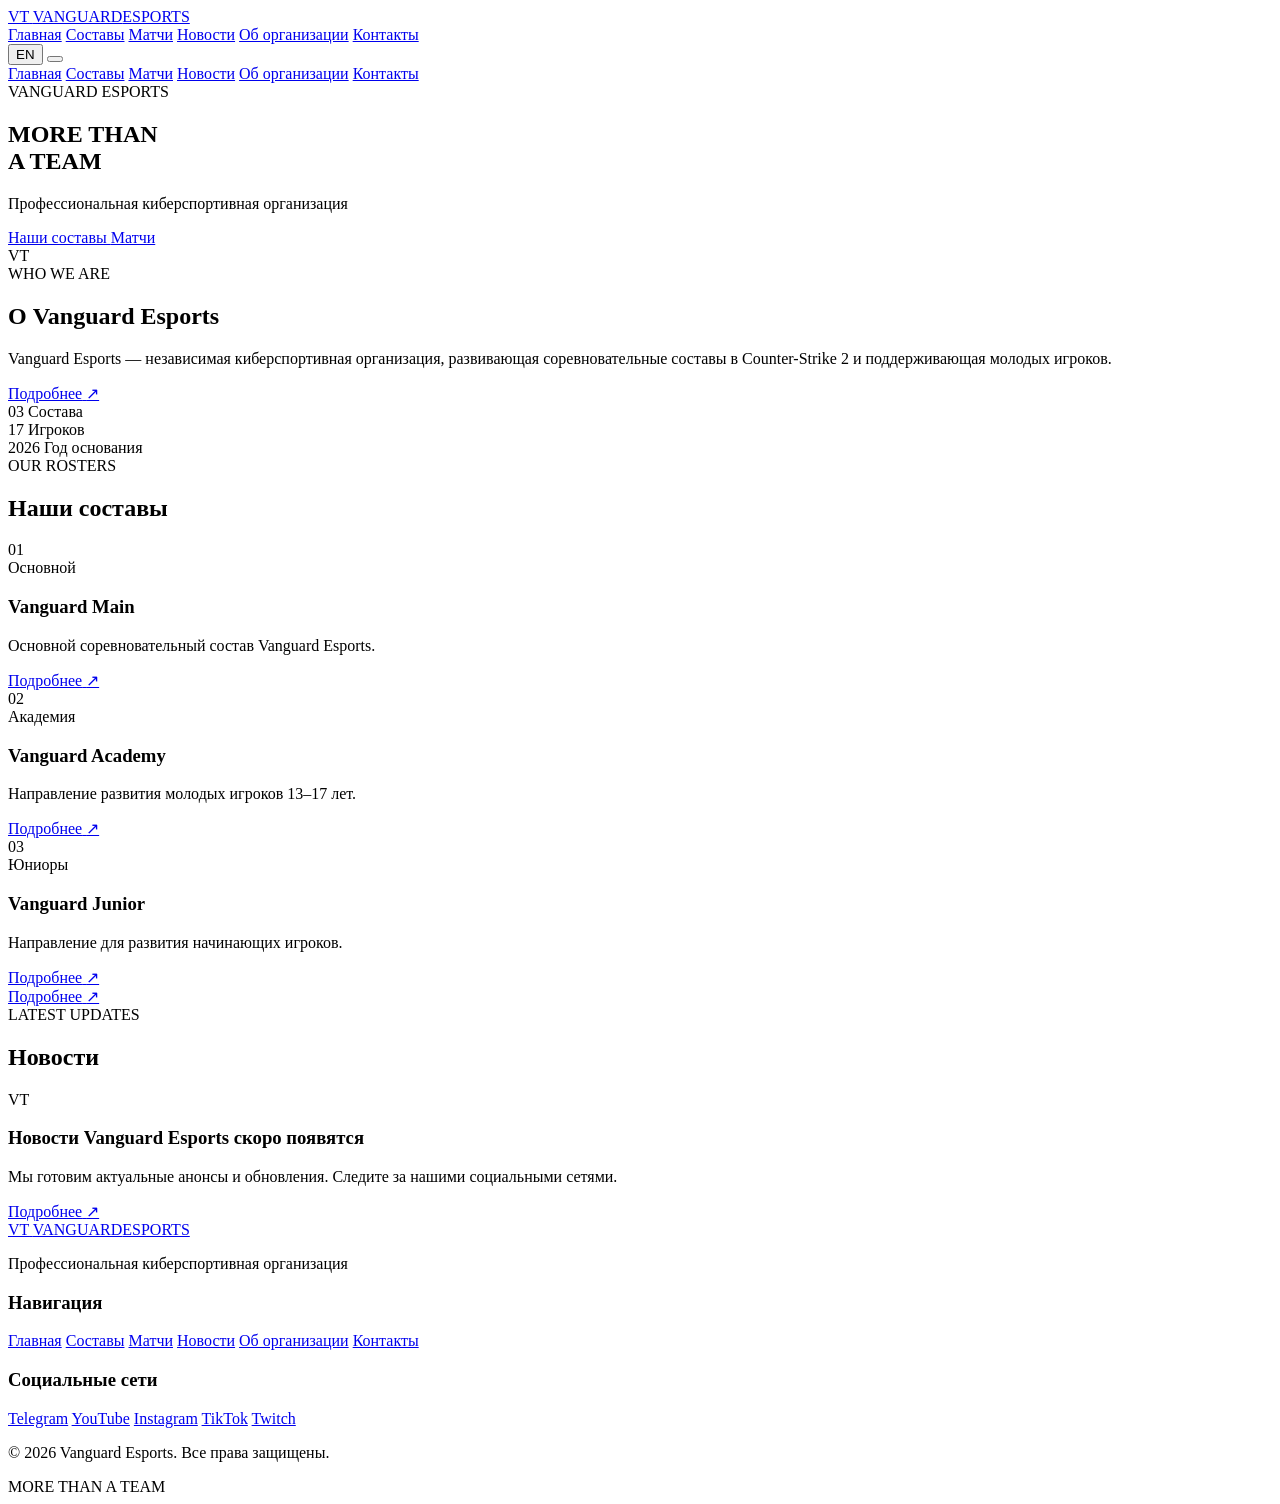
==== index.html @ 484dd4b7 "Create index.html" ====
<!DOCTYPE html>
<html lang="ru">
<head>
    <meta charset="UTF-8">
    <meta name="viewport" content="width=device-width, initial-scale=1.0">
    <meta name="theme-color" content="#080808">

    <title>Vanguard Esports — More Than A Team</title>
    <meta name="description" content="Vanguard Esports — независимая киберспортивная организация по Counter-Strike 2. Main, Academy и Junior.">

    <meta property="og:type" content="website">
    <meta property="og:title" content="Vanguard Esports — More Than A Team">
    <meta property="og:description" content="Официальный сайт Vanguard Esports. Составы, матчи, новости и контакты.">
    <meta property="og:site_name" content="Vanguard Esports">

    <link rel="icon" href="assets/logos/favicon.png" type="image/png">
    <link rel="stylesheet" href="css/styles.css">

    <meta name="robots" content="index, follow">
</head>

<body>

<header class="header">
    <div class="container header-container">

        <a href="index.html" class="logo" aria-label="Vanguard Esports — главная">
            <span class="logo-mark">VT</span>
            <span class="logo-text">VANGUARD<span>ESPORTS</span></span>
        </a>

        <nav class="nav" aria-label="Основная навигация">
            <a href="index.html" class="nav-link active" data-i18n="nav.home">Главная</a>
            <a href="teams.html" class="nav-link" data-i18n="nav.teams">Составы</a>
            <a href="matches.html" class="nav-link" data-i18n="nav.matches">Матчи</a>
            <a href="news.html" class="nav-link" data-i18n="nav.news">Новости</a>
            <a href="about.html" class="nav-link" data-i18n="nav.about">Об организации</a>
            <a href="contacts.html" class="nav-link" data-i18n="nav.contacts">Контакты</a>
        </nav>

        <div class="header-actions">
            <button class="lang-switch" id="langSwitch" type="button" aria-label="Switch language">EN</button>

            <button
                class="mobile-menu-toggle"
                id="mobileMenuToggle"
                type="button"
                aria-label="Открыть меню"
                aria-expanded="false"
                aria-controls="mobileMenu">
                <span></span>
                <span></span>
                <span></span>
            </button>
        </div>
    </div>

    <nav class="mobile-menu" id="mobileMenu" aria-label="Мобильная навигация" aria-hidden="true">
        <a href="index.html" class="mobile-nav-link active" data-i18n="nav.home">Главная</a>
        <a href="teams.html" class="mobile-nav-link" data-i18n="nav.teams">Составы</a>
        <a href="matches.html" class="mobile-nav-link" data-i18n="nav.matches">Матчи</a>
        <a href="news.html" class="mobile-nav-link" data-i18n="nav.news">Новости</a>
        <a href="about.html" class="mobile-nav-link" data-i18n="nav.about">Об организации</a>
        <a href="contacts.html" class="mobile-nav-link" data-i18n="nav.contacts">Контакты</a>
    </nav>
</header>

<main>

    <section class="hero">
        <div class="hero-overlay"></div>

        <div class="container hero-container">
            <div class="hero-content">

                <span class="hero-label">VANGUARD ESPORTS</span>

                <h1 class="hero-title">MORE THAN<br>A TEAM</h1>

                <p class="hero-subtitle" data-i18n="hero.subtitle">
                    Профессиональная киберспортивная организация
                </p>

                <div class="hero-actions">
                    <a href="teams.html" class="btn btn-primary" data-i18n="hero.cta1">
                        Наши составы
                    </a>

                    <a href="matches.html" class="btn btn-outline" data-i18n="hero.cta2">
                        Матчи
                    </a>
                </div>

            </div>

            <div class="hero-decoration" aria-hidden="true">
                <span>VT</span>
            </div>
        </div>
    </section>

    <section class="about-preview section">
        <div class="container">

            <div class="section-heading">
                <span class="section-label">WHO WE ARE</span>
                <h2 class="section-title" data-i18n="about.title">О Vanguard Esports</h2>
            </div>

            <div class="about-content">
                <p class="about-text" data-i18n="about.text">
                    Vanguard Esports — независимая киберспортивная организация,
                    развивающая соревновательные составы в Counter-Strike 2
                    и поддерживающая молодых игроков.
                </p>

                <a href="about.html" class="text-link">
                    <span data-i18n="teams.more">Подробнее</span>
                    <span aria-hidden="true">↗</span>
                </a>
            </div>

            <div class="stats-grid">
                <div class="stat-item">
                    <span class="stat-number">03</span>
                    <span class="stat-label" data-i18n="about.stats.teams">Состава</span>
                </div>

                <div class="stat-item">
                    <span class="stat-number">17</span>
                    <span class="stat-label" data-i18n="about.stats.players">Игроков</span>
                </div>

                <div class="stat-item">
                    <span class="stat-number">2026</span>
                    <span class="stat-label" data-i18n="about.stats.year">Год основания</span>
                </div>
            </div>

        </div>
    </section>

    <section class="teams-preview section">
        <div class="container">

            <div class="section-heading">
                <span class="section-label">OUR ROSTERS</span>
                <h2 class="section-title" data-i18n="teams.title">Наши составы</h2>
            </div>

            <div class="team-grid">

                <article class="team-card">
                    <div class="team-card-number">01</div>
                    <span class="team-card-label" data-i18n="teams.main.badge">Основной</span>
                    <h3 data-i18n="teams.main.name">Vanguard Main</h3>
                    <p>Основной соревновательный состав Vanguard Esports.</p>
                    <a href="teams.html#main" class="btn btn-outline">
                        <span data-i18n="teams.more">Подробнее</span>
                        <span aria-hidden="true">↗</span>
                    </a>
                </article>

                <article class="team-card">
                    <div class="team-card-number">02</div>
                    <span class="team-card-label" data-i18n="teams.academy.badge">Академия</span>
                    <h3 data-i18n="teams.academy.name">Vanguard Academy</h3>
                    <p>Направление развития молодых игроков 13–17 лет.</p>
                    <a href="teams.html#academy" class="btn btn-outline">
                        <span data-i18n="teams.more">Подробнее</span>
                        <span aria-hidden="true">↗</span>
                    </a>
                </article>

                <article class="team-card">
                    <div class="team-card-number">03</div>
                    <span class="team-card-label" data-i18n="teams.junior.badge">Юниоры</span>
                    <h3 data-i18n="teams.junior.name">Vanguard Junior</h3>
                    <p>Направление для развития начинающих игроков.</p>
                    <a href="teams.html#junior" class="btn btn-outline">
                        <span data-i18n="teams.more">Подробнее</span>
                        <span aria-hidden="true">↗</span>
                    </a>
                </article>

            </div>

            <div class="section-footer">
                <a href="teams.html" class="text-link">
                    <span data-i18n="teams.more">Подробнее</span>
                    <span aria-hidden="true">↗</span>
                </a>
            </div>

        </div>
    </section>

    <section class="news-preview section">
        <div class="container">

            <div class="section-heading">
                <span class="section-label">LATEST UPDATES</span>
                <h2 class="section-title" data-i18n="news.title">Новости</h2>
            </div>

            <div class="empty-state">
                <span class="empty-state-mark">VT</span>
                <h3 data-i18n="news.empty.title">Новости Vanguard Esports скоро появятся</h3>
                <p data-i18n="news.empty.text">
                    Мы готовим актуальные анонсы и обновления.
                    Следите за нашими социальными сетями.
                </p>
                <a href="news.html" class="text-link">
                    <span data-i18n="teams.more">Подробнее</span>
                    <span aria-hidden="true">↗</span>
                </a>
            </div>

        </div>
    </section>

</main>

<footer class="footer">
    <div class="container">

        <div class="footer-main">

            <div class="footer-brand">
                <a href="index.html" class="logo">
                    <span class="logo-mark">VT</span>
                    <span class="logo-text">VANGUARD<span>ESPORTS</span></span>
                </a>

                <p data-i18n="footer.description">
                    Профессиональная киберспортивная организация
                </p>
            </div>

            <div class="footer-column">
                <h3 data-i18n="footer.navigation">Навигация</h3>
                <a href="index.html" data-i18n="nav.home">Главная</a>
                <a href="teams.html" data-i18n="nav.teams">Составы</a>
                <a href="matches.html" data-i18n="nav.matches">Матчи</a>
                <a href="news.html" data-i18n="nav.news">Новости</a>
                <a href="about.html" data-i18n="nav.about">Об организации</a>
                <a href="contacts.html" data-i18n="nav.contacts">Контакты</a>
            </div>

            <div class="footer-column">
                <h3 data-i18n="footer.social">Социальные сети</h3>
                <a href="https://t.me/vanguard_esportsVT" target="_blank" rel="noopener noreferrer">Telegram</a>
                <a href="https://www.youtube.com/@VanguardEsports" target="_blank" rel="noopener noreferrer">YouTube</a>
                <a href="https://www.instagram.com/vanguard_esportsvt/" target="_blank" rel="noopener noreferrer">Instagram</a>
                <a href="https://www.tiktok.com/@vanguard_esports" target="_blank" rel="noopener noreferrer">TikTok</a>
                <a href="https://www.twitch.tv/vanguard_esports" target="_blank" rel="noopener noreferrer">Twitch</a>
            </div>

        </div>

        <div class="footer-bottom">
            <p data-i18n="footer.rights">© 2026 Vanguard Esports. Все права защищены.</p>
            <span>MORE THAN A TEAM</span>
        </div>

    </div>
</footer>

<script src="js/main.js" defer></script>

</body>
</html>
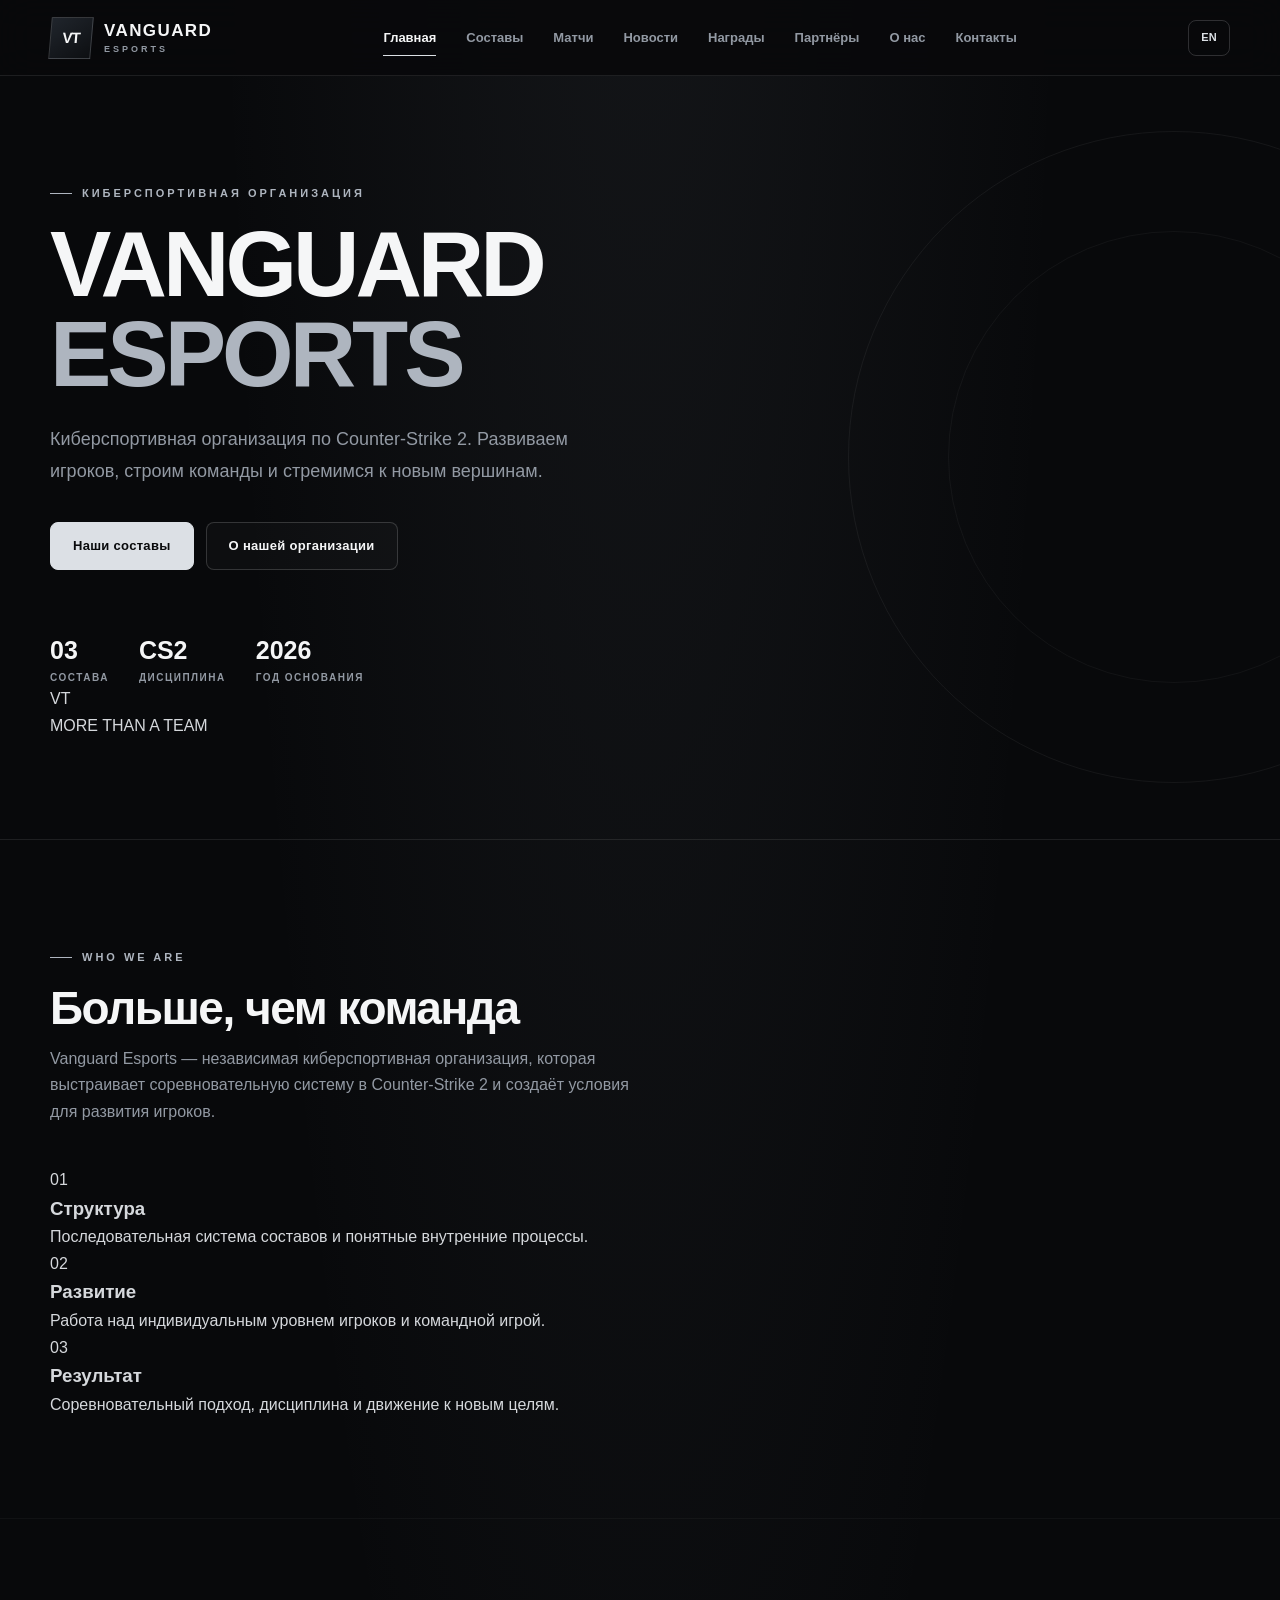
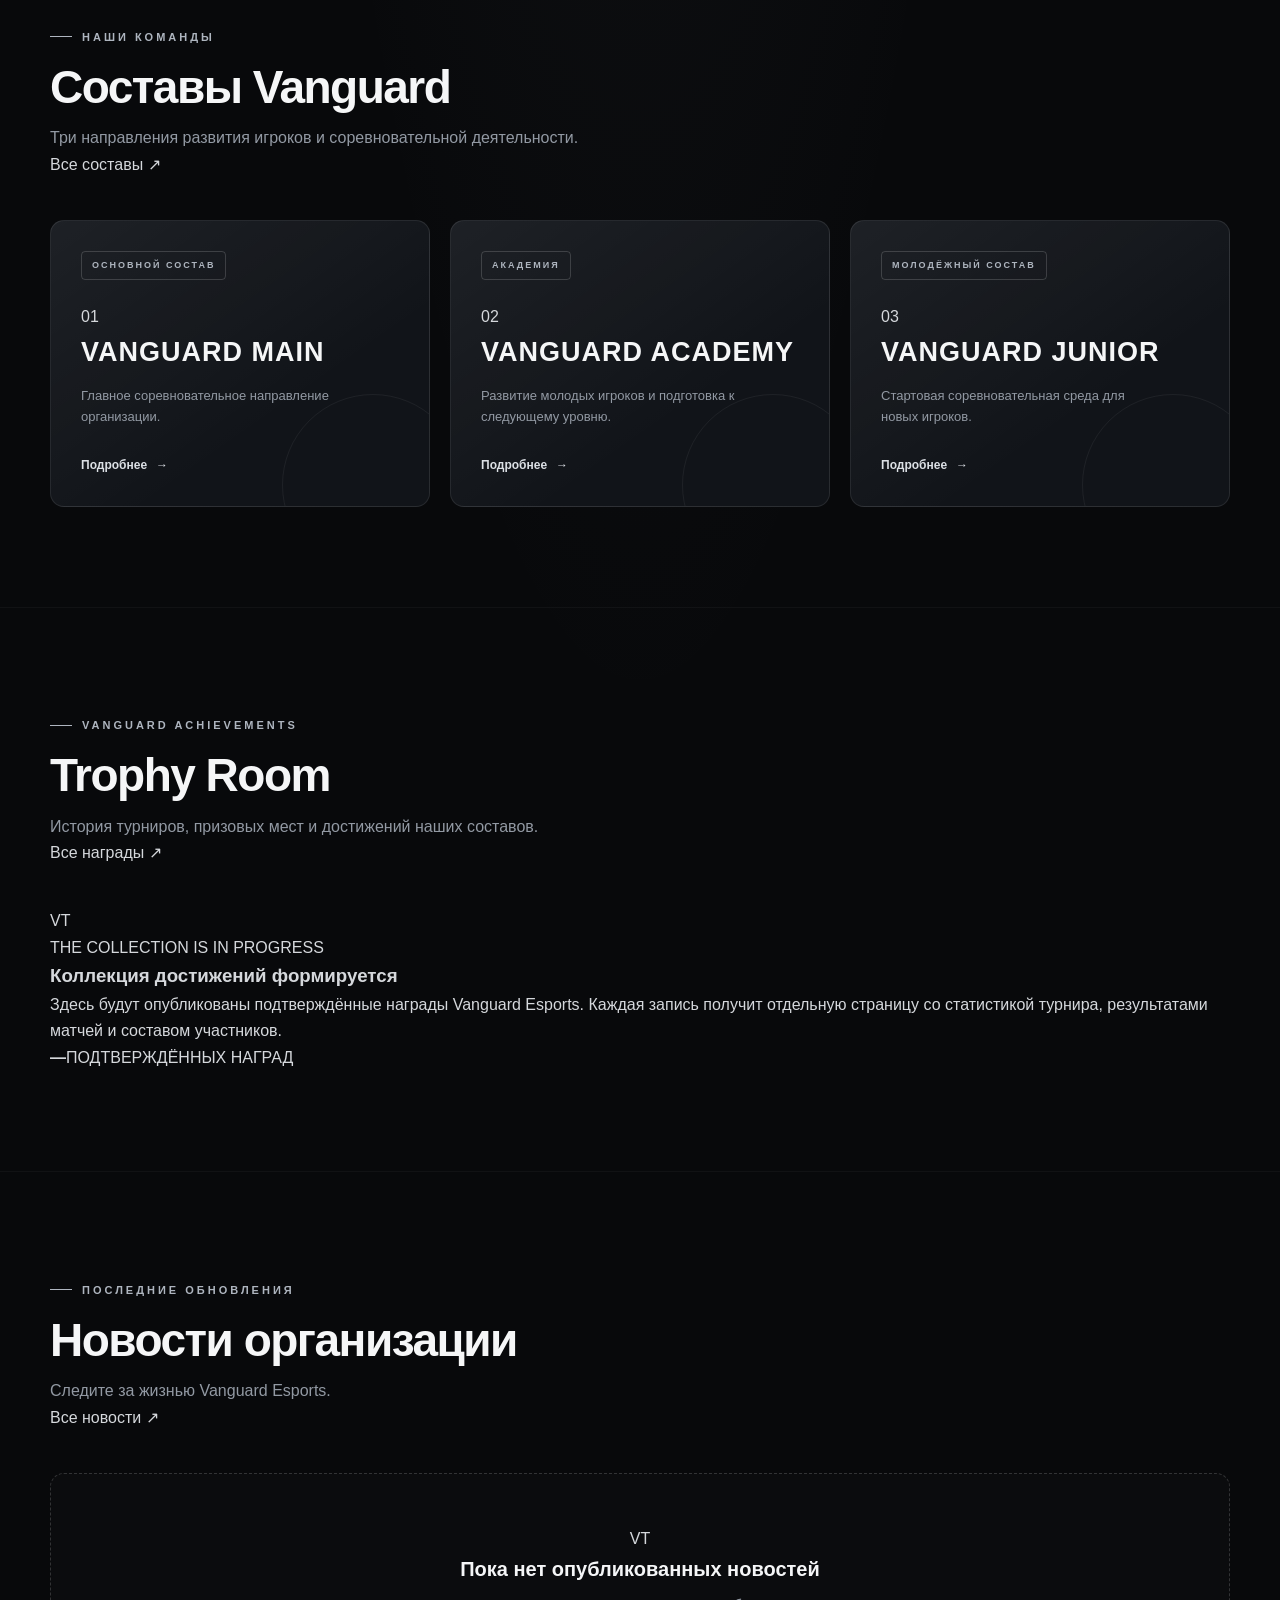
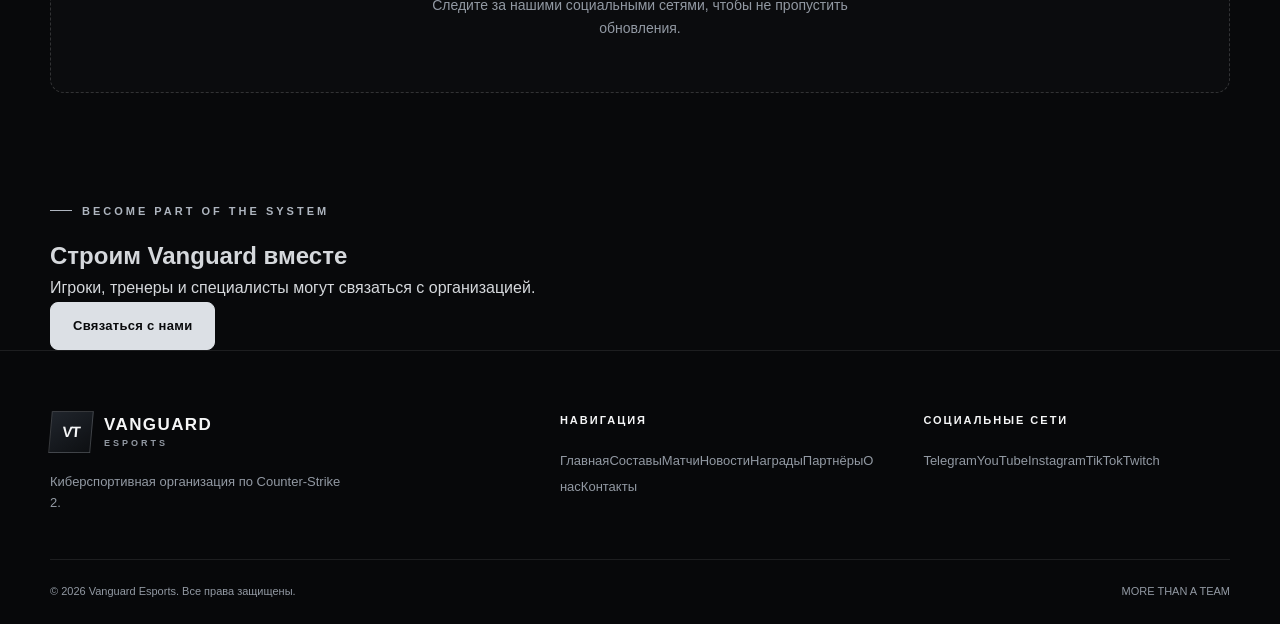
==== commit 1dfa4e9b: "Add files via upload" ====
--- a/index.html
+++ b/index.html
@@ -1,273 +1,156 @@
-
 <!DOCTYPE html>
 <html lang="ru">
 <head>
     <meta charset="UTF-8">
     <meta name="viewport" content="width=device-width, initial-scale=1.0">
-    <meta name="theme-color" content="#080808">
+    <meta name="theme-color" content="#08090b">
 
     <title>Vanguard Esports — More Than A Team</title>
-    <meta name="description" content="Vanguard Esports — независимая киберспортивная организация по Counter-Strike 2. Main, Academy и Junior.">
+    <meta name="description" content="Официальный сайт Vanguard Esports — независимой киберспортивной организации по Counter-Strike 2. Составы, матчи, новости и достижения.">
+    <link rel="canonical" href="https://vanguardesportsvt.netlify.app/">
 
     <meta property="og:type" content="website">
     <meta property="og:title" content="Vanguard Esports — More Than A Team">
-    <meta property="og:description" content="Официальный сайт Vanguard Esports. Составы, матчи, новости и контакты.">
+    <meta property="og:description" content="Официальный сайт Vanguard Esports. Составы, матчи, новости и достижения.">
     <meta property="og:site_name" content="Vanguard Esports">
 
-    <link rel="icon" href="assets/logos/favicon.png" type="image/png">
+    <link rel="icon" href="assets/logos/favicon.svg" type="image/svg+xml">
     <link rel="stylesheet" href="css/styles.css">
-
     <meta name="robots" content="index, follow">
 </head>
-
 <body>
+<a class="skip-link" href="#main-content" data-i18n="common.skip">Перейти к содержимому</a>
 
 <header class="header">
-    <div class="container header-container">
-
+    <div class="container header-inner">
         <a href="index.html" class="logo" aria-label="Vanguard Esports — главная">
             <span class="logo-mark">VT</span>
-            <span class="logo-text">VANGUARD<span>ESPORTS</span></span>
+            <span class="logo-text">VANGUARD<small>ESPORTS</small></span>
         </a>
 
         <nav class="nav" aria-label="Основная навигация">
-            <a href="index.html" class="nav-link active" data-i18n="nav.home">Главная</a>
-            <a href="teams.html" class="nav-link" data-i18n="nav.teams">Составы</a>
-            <a href="matches.html" class="nav-link" data-i18n="nav.matches">Матчи</a>
-            <a href="news.html" class="nav-link" data-i18n="nav.news">Новости</a>
-            <a href="about.html" class="nav-link" data-i18n="nav.about">Об организации</a>
-            <a href="contacts.html" class="nav-link" data-i18n="nav.contacts">Контакты</a>
+            <a href="index.html" class="active" data-i18n="nav.home" aria-current="page">Главная</a>
+            <a href="teams.html" data-i18n="nav.teams">Составы</a>
+            <a href="matches.html" data-i18n="nav.matches">Матчи</a>
+            <a href="news.html" data-i18n="nav.news">Новости</a>
+            <a href="awards.html" data-i18n="nav.awards">Награды</a>
+            <a href="partners.html" data-i18n="nav.partners">Партнёры</a>
+            <a href="about.html" data-i18n="nav.about">О нас</a>
+            <a href="contacts.html" data-i18n="nav.contacts">Контакты</a>
         </nav>
 
         <div class="header-actions">
-            <button class="lang-switch" id="langSwitch" type="button" aria-label="Switch language">EN</button>
-
-            <button
-                class="mobile-menu-toggle"
-                id="mobileMenuToggle"
-                type="button"
-                aria-label="Открыть меню"
-                aria-expanded="false"
-                aria-controls="mobileMenu">
-                <span></span>
-                <span></span>
-                <span></span>
+            <button class="lang-switch" id="langSwitch" type="button" aria-label="Switch to English">EN</button>
+            <button class="mobile-menu-toggle" id="mobileMenuToggle" type="button" aria-label="Открыть меню" aria-expanded="false" aria-controls="mobileMenu">
+                <span></span><span></span><span></span>
             </button>
         </div>
     </div>
 
     <nav class="mobile-menu" id="mobileMenu" aria-label="Мобильная навигация" aria-hidden="true">
-        <a href="index.html" class="mobile-nav-link active" data-i18n="nav.home">Главная</a>
-        <a href="teams.html" class="mobile-nav-link" data-i18n="nav.teams">Составы</a>
-        <a href="matches.html" class="mobile-nav-link" data-i18n="nav.matches">Матчи</a>
-        <a href="news.html" class="mobile-nav-link" data-i18n="nav.news">Новости</a>
-        <a href="about.html" class="mobile-nav-link" data-i18n="nav.about">Об организации</a>
-        <a href="contacts.html" class="mobile-nav-link" data-i18n="nav.contacts">Контакты</a>
+        <a href="index.html" class="active" data-i18n="nav.home" aria-current="page">Главная</a>
+        <a href="teams.html" data-i18n="nav.teams">Составы</a>
+        <a href="matches.html" data-i18n="nav.matches">Матчи</a>
+        <a href="news.html" data-i18n="nav.news">Новости</a>
+        <a href="awards.html" data-i18n="nav.awards">Награды</a>
+        <a href="partners.html" data-i18n="nav.partners">Партнёры</a>
+        <a href="about.html" data-i18n="nav.about">О нас</a>
+        <a href="contacts.html" data-i18n="nav.contacts">Контакты</a>
     </nav>
 </header>
 
-<main>
-
-    <section class="hero">
-        <div class="hero-overlay"></div>
-
-        <div class="container hero-container">
+<main id="main-content">
+    <section class="hero home-hero">
+        <div class="container home-hero-grid">
             <div class="hero-content">
-
-                <span class="hero-label">VANGUARD ESPORTS</span>
-
-                <h1 class="hero-title">MORE THAN<br>A TEAM</h1>
-
-                <p class="hero-subtitle" data-i18n="hero.subtitle">
-                    Профессиональная киберспортивная организация
-                </p>
-
+                <span class="eyebrow" data-i18n="hero.label">КИБЕРСПОРТИВНАЯ ОРГАНИЗАЦИЯ</span>
+                <h1>VANGUARD <span>ESPORTS</span></h1>
+                <p class="hero-description" data-i18n="hero.description">Киберспортивная организация по Counter-Strike 2. Развиваем игроков, строим команды и стремимся к новым вершинам.</p>
                 <div class="hero-actions">
-                    <a href="teams.html" class="btn btn-primary" data-i18n="hero.cta1">
-                        Наши составы
-                    </a>
-
-                    <a href="matches.html" class="btn btn-outline" data-i18n="hero.cta2">
-                        Матчи
-                    </a>
+                    <a href="teams.html" class="btn btn-primary" data-i18n="hero.cta">Наши составы</a>
+                    <a href="about.html" class="btn btn-secondary" data-i18n="hero.secondary">Об организации</a>
                 </div>
-
+                <div class="hero-meta" aria-label="Краткая информация об организации">
+                    <div class="hero-meta-item"><strong>03</strong><span data-i18n="hero.teams">НАПРАВЛЕНИЯ</span></div>
+                    <div class="hero-meta-item"><strong>CS2</strong><span data-i18n="hero.discipline">ДИСЦИПЛИНА</span></div>
+                    <div class="hero-meta-item"><strong>2026</strong><span data-i18n="hero.since">ГОД ОСНОВАНИЯ</span></div>
+                </div>
             </div>
-
-            <div class="hero-decoration" aria-hidden="true">
-                <span>VT</span>
+            <div class="home-hero-mark" aria-hidden="true">
+                <div class="home-hero-mark-frame"><span>VT</span></div>
+                <span class="home-hero-mark-caption">MORE THAN A TEAM</span>
             </div>
         </div>
     </section>
 
-    <section class="about-preview section">
+    <section class="section home-intro">
         <div class="container">
-
             <div class="section-heading">
-                <span class="section-label">WHO WE ARE</span>
-                <h2 class="section-title" data-i18n="about.title">О Vanguard Esports</h2>
+                <span class="section-label" data-i18n="home.intro.label">WHO WE ARE</span>
+                <h2 data-i18n="home.intro.title">Больше, чем команда</h2>
+                <p data-i18n="home.intro.text">Vanguard Esports — независимая киберспортивная организация, которая выстраивает соревновательную систему в Counter-Strike 2 и создаёт условия для развития игроков.</p>
             </div>
-
-            <div class="about-content">
-                <p class="about-text" data-i18n="about.text">
-                    Vanguard Esports — независимая киберспортивная организация,
-                    развивающая соревновательные составы в Counter-Strike 2
-                    и поддерживающая молодых игроков.
-                </p>
-
-                <a href="about.html" class="text-link">
-                    <span data-i18n="teams.more">Подробнее</span>
-                    <span aria-hidden="true">↗</span>
-                </a>
+            <div class="home-principles">
+                <article class="home-principle"><span>01</span><h3 data-i18n="home.principle.one.title">Структура</h3><p data-i18n="home.principle.one.text">Последовательная система составов и понятные внутренние процессы.</p></article>
+                <article class="home-principle"><span>02</span><h3 data-i18n="home.principle.two.title">Развитие</h3><p data-i18n="home.principle.two.text">Работа над индивидуальным уровнем игроков и командной игрой.</p></article>
+                <article class="home-principle"><span>03</span><h3 data-i18n="home.principle.three.title">Результат</h3><p data-i18n="home.principle.three.text">Соревновательный подход, дисциплина и движение к новым целям.</p></article>
             </div>
-
-            <div class="stats-grid">
-                <div class="stat-item">
-                    <span class="stat-number">03</span>
-                    <span class="stat-label" data-i18n="about.stats.teams">Состава</span>
-                </div>
-
-                <div class="stat-item">
-                    <span class="stat-number">17</span>
-                    <span class="stat-label" data-i18n="about.stats.players">Игроков</span>
-                </div>
-
-                <div class="stat-item">
-                    <span class="stat-number">2026</span>
-                    <span class="stat-label" data-i18n="about.stats.year">Год основания</span>
-                </div>
-            </div>
-
         </div>
     </section>
 
-    <section class="teams-preview section">
+    <section class="section home-rosters">
         <div class="container">
-
-            <div class="section-heading">
-                <span class="section-label">OUR ROSTERS</span>
-                <h2 class="section-title" data-i18n="teams.title">Наши составы</h2>
+            <div class="section-heading section-heading-row">
+                <div><span class="section-label" data-i18n="home.teams.label">OUR TEAMS</span><h2 data-i18n="home.teams.title">Составы Vanguard</h2><p data-i18n="home.teams.description">Три направления развития игроков и соревновательной деятельности.</p></div>
+                <a href="teams.html" class="text-link" data-i18n="teams.all">Все составы <span aria-hidden="true">↗</span></a>
             </div>
-
             <div class="team-grid">
-
-                <article class="team-card">
-                    <div class="team-card-number">01</div>
-                    <span class="team-card-label" data-i18n="teams.main.badge">Основной</span>
-                    <h3 data-i18n="teams.main.name">Vanguard Main</h3>
-                    <p>Основной соревновательный состав Vanguard Esports.</p>
-                    <a href="teams.html#main" class="btn btn-outline">
-                        <span data-i18n="teams.more">Подробнее</span>
-                        <span aria-hidden="true">↗</span>
-                    </a>
-                </article>
-
-                <article class="team-card">
-                    <div class="team-card-number">02</div>
-                    <span class="team-card-label" data-i18n="teams.academy.badge">Академия</span>
-                    <h3 data-i18n="teams.academy.name">Vanguard Academy</h3>
-                    <p>Направление развития молодых игроков 13–17 лет.</p>
-                    <a href="teams.html#academy" class="btn btn-outline">
-                        <span data-i18n="teams.more">Подробнее</span>
-                        <span aria-hidden="true">↗</span>
-                    </a>
-                </article>
-
-                <article class="team-card">
-                    <div class="team-card-number">03</div>
-                    <span class="team-card-label" data-i18n="teams.junior.badge">Юниоры</span>
-                    <h3 data-i18n="teams.junior.name">Vanguard Junior</h3>
-                    <p>Направление для развития начинающих игроков.</p>
-                    <a href="teams.html#junior" class="btn btn-outline">
-                        <span data-i18n="teams.more">Подробнее</span>
-                        <span aria-hidden="true">↗</span>
-                    </a>
-                </article>
-
+                <article class="team-card home-team-card"><span class="team-tag" data-i18n="teams.main">ОСНОВНОЙ СОСТАВ</span><span class="home-team-number">01</span><div><h3>Vanguard Main</h3><p data-i18n="home.teams.main.text">Главное соревновательное направление организации.</p></div><a class="team-link" href="teams.html#main" data-i18n="teams.more">Подробнее</a></article>
+                <article class="team-card home-team-card"><span class="team-tag" data-i18n="teams.academy">АКАДЕМИЯ</span><span class="home-team-number">02</span><div><h3>Vanguard Academy</h3><p data-i18n="home.teams.academy.text">Развитие молодых игроков и подготовка к следующему уровню.</p></div><a class="team-link" href="teams.html#academy" data-i18n="teams.more">Подробнее</a></article>
+                <article class="team-card home-team-card"><span class="team-tag" data-i18n="teams.junior">МОЛОДЁЖНЫЙ СОСТАВ</span><span class="home-team-number">03</span><div><h3>Vanguard Junior</h3><p data-i18n="home.teams.junior.text">Стартовая соревновательная среда для новых игроков.</p></div><a class="team-link" href="teams.html#junior" data-i18n="teams.more">Подробнее</a></article>
             </div>
-
-            <div class="section-footer">
-                <a href="teams.html" class="text-link">
-                    <span data-i18n="teams.more">Подробнее</span>
-                    <span aria-hidden="true">↗</span>
-                </a>
-            </div>
-
         </div>
     </section>
 
-    <section class="news-preview section">
+    <section class="section home-trophy" id="trophy-room">
         <div class="container">
-
-            <div class="section-heading">
-                <span class="section-label">LATEST UPDATES</span>
-                <h2 class="section-title" data-i18n="news.title">Новости</h2>
+            <div class="section-heading section-heading-row">
+                <div><span class="section-label">VANGUARD ACHIEVEMENTS</span><h2 data-i18n="home.trophy.title">Trophy Room</h2><p data-i18n="home.trophy.description">История турниров, призовых мест и достижений наших составов.</p></div>
+                <a href="awards.html" class="text-link" data-i18n="home.trophy.all">Все награды <span aria-hidden="true">↗</span></a>
             </div>
-
-            <div class="empty-state">
-                <span class="empty-state-mark">VT</span>
-                <h3 data-i18n="news.empty.title">Новости Vanguard Esports скоро появятся</h3>
-                <p data-i18n="news.empty.text">
-                    Мы готовим актуальные анонсы и обновления.
-                    Следите за нашими социальными сетями.
-                </p>
-                <a href="news.html" class="text-link">
-                    <span data-i18n="teams.more">Подробнее</span>
-                    <span aria-hidden="true">↗</span>
-                </a>
+            <div class="trophy-empty">
+                <div class="trophy-emblem" aria-hidden="true"><span>VT</span><i></i></div>
+                <div class="trophy-empty-copy"><span class="trophy-status" data-i18n="home.trophy.status">THE COLLECTION IS IN PROGRESS</span><h3 data-i18n="home.trophy.empty.title">Коллекция достижений формируется</h3><p data-i18n="home.trophy.empty.text">Здесь будут опубликованы подтверждённые награды Vanguard Esports. Каждая запись получит отдельную страницу со статистикой турнира, результатами матчей и составом участников.</p></div>
+                <div class="trophy-count"><strong>—</strong><span data-i18n="home.trophy.count">ПОДТВЕРЖДЁННЫХ НАГРАД</span></div>
             </div>
-
         </div>
     </section>
 
+    <section class="section home-news">
+        <div class="container">
+            <div class="section-heading section-heading-row">
+                <div><span class="section-label" data-i18n="home.news.label">LATEST UPDATES</span><h2 data-i18n="home.news.title">Новости организации</h2><p data-i18n="home.news.description">Следите за жизнью Vanguard Esports.</p></div>
+                <a href="news.html" class="text-link" data-i18n="news.all">Все новости <span aria-hidden="true">↗</span></a>
+            </div>
+            <div class="empty-state"><span class="empty-state-mark">VT</span><h3 data-i18n="news.empty.title">Пока нет опубликованных новостей</h3><p data-i18n="news.empty.text">Следите за нашими социальными сетями, чтобы не пропустить обновления.</p></div>
+        </div>
+    </section>
+
+    <section class="home-contact-strip">
+        <div class="container home-contact-inner"><div><span class="section-label" data-i18n="home.contact.label">BECOME PART OF THE SYSTEM</span><h2 data-i18n="home.contact.title">Строим Vanguard вместе</h2><p data-i18n="home.contact.text">Игроки, тренеры и специалисты могут связаться с организацией.</p></div><a href="contacts.html" class="btn btn-primary" data-i18n="home.contact.cta">Связаться с нами</a></div>
+    </section>
 </main>
 
 <footer class="footer">
     <div class="container">
-
         <div class="footer-main">
-
-            <div class="footer-brand">
-                <a href="index.html" class="logo">
-                    <span class="logo-mark">VT</span>
-                    <span class="logo-text">VANGUARD<span>ESPORTS</span></span>
-                </a>
-
-                <p data-i18n="footer.description">
-                    Профессиональная киберспортивная организация
-                </p>
-            </div>
-
-            <div class="footer-column">
-                <h3 data-i18n="footer.navigation">Навигация</h3>
-                <a href="index.html" data-i18n="nav.home">Главная</a>
-                <a href="teams.html" data-i18n="nav.teams">Составы</a>
-                <a href="matches.html" data-i18n="nav.matches">Матчи</a>
-                <a href="news.html" data-i18n="nav.news">Новости</a>
-                <a href="about.html" data-i18n="nav.about">Об организации</a>
-                <a href="contacts.html" data-i18n="nav.contacts">Контакты</a>
-            </div>
-
-            <div class="footer-column">
-                <h3 data-i18n="footer.social">Социальные сети</h3>
-                <a href="https://t.me/vanguard_esportsVT" target="_blank" rel="noopener noreferrer">Telegram</a>
-                <a href="https://www.youtube.com/@VanguardEsports" target="_blank" rel="noopener noreferrer">YouTube</a>
-                <a href="https://www.instagram.com/vanguard_esportsvt/" target="_blank" rel="noopener noreferrer">Instagram</a>
-                <a href="https://www.tiktok.com/@vanguard_esports" target="_blank" rel="noopener noreferrer">TikTok</a>
-                <a href="https://www.twitch.tv/vanguard_esports" target="_blank" rel="noopener noreferrer">Twitch</a>
-            </div>
-
+            <div class="footer-brand"><a href="index.html" class="logo"><span class="logo-mark">VT</span><span class="logo-text">VANGUARD<small>ESPORTS</small></span></a><p data-i18n="footer.description">Киберспортивная организация по Counter-Strike 2.</p></div>
+            <div class="footer-column"><h3 data-i18n="footer.navigation">НАВИГАЦИЯ</h3><a href="index.html" data-i18n="nav.home">Главная</a><a href="teams.html" data-i18n="nav.teams">Составы</a><a href="matches.html" data-i18n="nav.matches">Матчи</a><a href="news.html" data-i18n="nav.news">Новости</a><a href="awards.html" data-i18n="nav.awards">Награды</a><a href="partners.html" data-i18n="nav.partners">Партнёры</a><a href="about.html" data-i18n="nav.about">О нас</a><a href="contacts.html" data-i18n="nav.contacts">Контакты</a></div>
+            <div class="footer-column"><h3 data-i18n="footer.social">СОЦИАЛЬНЫЕ СЕТИ</h3><a href="https://t.me/vanguard_esportsVT" target="_blank" rel="noopener noreferrer">Telegram</a><a href="https://www.youtube.com/@VanguardEsports" target="_blank" rel="noopener noreferrer">YouTube</a><a href="https://www.instagram.com/vanguard_esportsvt/" target="_blank" rel="noopener noreferrer">Instagram</a><a href="https://www.tiktok.com/@vanguard_esports" target="_blank" rel="noopener noreferrer">TikTok</a><a href="https://www.twitch.tv/vanguard_esports" target="_blank" rel="noopener noreferrer">Twitch</a></div>
         </div>
-
-        <div class="footer-bottom">
-            <p data-i18n="footer.rights">© 2026 Vanguard Esports. Все права защищены.</p>
-            <span>MORE THAN A TEAM</span>
-        </div>
-
+        <div class="footer-bottom"><p>© <span data-current-year>2026</span> Vanguard Esports. <span data-i18n="footer.rights">Все права защищены.</span></p><span>MORE THAN A TEAM</span></div>
     </div>
 </footer>
-
 <script src="js/main.js" defer></script>
-
 </body>
 </html>
--- a/css/styles.css
+++ b/css/styles.css
@@ -0,0 +1,1482 @@
+/* =========================================
+   VANGUARD ESPORTS — MAIN STYLESHEET
+   Black / White / Silver visual identity
+   ========================================= */
+
+:root {
+    color-scheme: dark;
+
+    --bg: #08090b;
+    --bg-soft: #0d0f12;
+    --surface: #111419;
+    --surface-light: #171b21;
+    --surface-hover: #1d2229;
+
+    --white: #f5f6f7;
+    --text: #d5d8dc;
+    --muted: #9299a3;
+    --silver: #aeb5bf;
+    --silver-light: #dce0e5;
+
+    --border: rgba(255, 255, 255, 0.09);
+    --border-strong: rgba(255, 255, 255, 0.16);
+
+    --container: 1180px;
+    --header-height: 76px;
+
+    --radius-sm: 8px;
+    --radius-md: 14px;
+    --radius-lg: 20px;
+
+    --transition: 0.25s ease;
+    --shadow: 0 18px 55px rgba(0, 0, 0, 0.35);
+}
+
+/* RESET */
+
+* {
+    box-sizing: border-box;
+    margin: 0;
+    padding: 0;
+}
+
+html {
+    scroll-behavior: smooth;
+    scroll-padding-top: calc(var(--header-height) + 20px);
+    background: var(--bg);
+}
+
+body {
+    min-width: 320px;
+    min-height: 100vh;
+    overflow-x: hidden;
+    background:
+        radial-gradient(
+            ellipse at 50% -20%,
+            rgba(160, 170, 185, 0.09),
+            transparent 48%
+        ),
+        var(--bg);
+    color: var(--text);
+    font-family:
+        Inter,
+        "Segoe UI",
+        Arial,
+        sans-serif;
+    font-size: 16px;
+    line-height: 1.65;
+    -webkit-font-smoothing: antialiased;
+    text-rendering: optimizeLegibility;
+}
+
+body,
+button,
+a {
+    -webkit-tap-highlight-color: transparent;
+}
+
+img,
+svg {
+    display: block;
+    max-width: 100%;
+}
+
+button,
+input,
+textarea,
+select {
+    font: inherit;
+}
+
+button {
+    color: inherit;
+}
+
+a {
+    color: inherit;
+    text-decoration: none;
+}
+
+ul,
+ol {
+    list-style: none;
+}
+
+::selection {
+    color: var(--bg);
+    background: var(--silver-light);
+}
+
+/* ACCESSIBILITY */
+
+:focus-visible {
+    outline: 2px solid var(--silver-light);
+    outline-offset: 4px;
+}
+
+.skip-link {
+    position: absolute;
+    top: -100px;
+    left: 16px;
+    z-index: 2000;
+    padding: 12px 18px;
+    border-radius: var(--radius-sm);
+    background: var(--white);
+    color: var(--bg);
+    font-weight: 700;
+}
+
+.skip-link:focus {
+    top: 12px;
+}
+
+/* GLOBAL LAYOUT */
+
+.container {
+    width: min(var(--container), calc(100% - 48px));
+    margin-inline: auto;
+}
+
+.section {
+    position: relative;
+    padding: 100px 0;
+}
+
+.section + .section {
+    border-top: 1px solid rgba(255, 255, 255, 0.035);
+}
+
+.section-heading {
+    max-width: 720px;
+    margin-bottom: 42px;
+}
+
+.section-heading h2 {
+    margin-bottom: 12px;
+    color: var(--white);
+    font-size: clamp(30px, 4vw, 46px);
+    font-weight: 800;
+    line-height: 1.12;
+    letter-spacing: -1.5px;
+}
+
+.section-heading p {
+    max-width: 600px;
+    color: var(--muted);
+    font-size: 16px;
+}
+
+.section-label,
+.eyebrow {
+    display: inline-flex;
+    align-items: center;
+    gap: 10px;
+    margin-bottom: 16px;
+    color: var(--silver);
+    font-size: 11px;
+    font-weight: 800;
+    letter-spacing: 3px;
+    text-transform: uppercase;
+}
+
+.section-label::before,
+.eyebrow::before {
+    width: 22px;
+    height: 1px;
+    background: var(--silver);
+    content: "";
+}
+
+/* HEADER */
+
+.header {
+    position: sticky;
+    top: 0;
+    z-index: 1000;
+    height: var(--header-height);
+    border-bottom: 1px solid var(--border);
+    background: rgba(8, 9, 11, 0.88);
+    backdrop-filter: blur(18px);
+    -webkit-backdrop-filter: blur(18px);
+    transition:
+        background var(--transition),
+        box-shadow var(--transition);
+}
+
+.header.scrolled {
+    background: rgba(8, 9, 11, 0.97);
+    box-shadow: 0 8px 30px rgba(0, 0, 0, 0.3);
+}
+
+.header-inner {
+    display: flex;
+    align-items: center;
+    justify-content: space-between;
+    height: 100%;
+    gap: 24px;
+}
+
+.logo {
+    display: inline-flex;
+    flex-shrink: 0;
+    align-items: center;
+    gap: 12px;
+    color: var(--white);
+    font-size: 17px;
+    font-weight: 900;
+    letter-spacing: 1.4px;
+    text-transform: uppercase;
+}
+
+.logo-mark {
+    display: grid;
+    width: 42px;
+    height: 42px;
+    place-items: center;
+    border: 1px solid var(--border-strong);
+    background: linear-gradient(145deg, #20252c, #0d0f12);
+    color: var(--white);
+    font-size: 15px;
+    font-weight: 900;
+    letter-spacing: -1px;
+    transform: skew(-5deg);
+}
+
+.logo-text {
+    display: flex;
+    flex-direction: column;
+    line-height: 1.15;
+}
+
+.logo-text small {
+    margin-top: 4px;
+    color: var(--muted);
+    font-size: 9px;
+    font-weight: 700;
+    letter-spacing: 3px;
+}
+
+.nav {
+    display: flex;
+    align-items: center;
+    gap: 30px;
+}
+
+.nav a {
+    position: relative;
+    padding: 8px 0;
+    color: var(--muted);
+    font-size: 13px;
+    font-weight: 700;
+    transition: color var(--transition);
+}
+
+.nav a::after {
+    position: absolute;
+    right: 0;
+    bottom: 0;
+    left: 0;
+    height: 1px;
+    background: var(--silver-light);
+    content: "";
+    transform: scaleX(0);
+    transform-origin: left;
+    transition: transform var(--transition);
+}
+
+.nav a:hover,
+.nav a.active {
+    color: var(--white);
+}
+
+.nav a:hover::after,
+.nav a.active::after {
+    transform: scaleX(1);
+}
+
+.header-actions {
+    display: flex;
+    align-items: center;
+    gap: 12px;
+}
+
+.lang-switch {
+    display: inline-flex;
+    align-items: center;
+    justify-content: center;
+    min-width: 42px;
+    min-height: 36px;
+    padding: 0 10px;
+    border: 1px solid var(--border-strong);
+    border-radius: var(--radius-sm);
+    background: transparent;
+    color: var(--silver-light);
+    font-size: 11px;
+    font-weight: 800;
+    cursor: pointer;
+    transition: var(--transition);
+}
+
+.lang-switch:hover {
+    border-color: var(--silver);
+    background: var(--surface-light);
+}
+
+.mobile-menu-toggle {
+    display: none;
+    width: 42px;
+    height: 42px;
+    align-items: center;
+    justify-content: center;
+    flex-direction: column;
+    gap: 6px;
+    border: 1px solid var(--border);
+    border-radius: var(--radius-sm);
+    background: var(--surface);
+    cursor: pointer;
+}
+
+.mobile-menu-toggle span {
+    display: block;
+    width: 18px;
+    height: 2px;
+    background: var(--white);
+    transition: var(--transition);
+}
+
+.mobile-menu {
+    display: none;
+}
+
+/* BUTTONS */
+
+.btn {
+    display: inline-flex;
+    min-height: 48px;
+    align-items: center;
+    justify-content: center;
+    gap: 10px;
+    padding: 12px 22px;
+    border: 1px solid transparent;
+    border-radius: var(--radius-sm);
+    font-size: 13px;
+    font-weight: 800;
+    letter-spacing: 0.3px;
+    text-align: center;
+    cursor: pointer;
+    transition:
+        background var(--transition),
+        border-color var(--transition),
+        color var(--transition),
+        transform var(--transition);
+}
+
+.btn:hover {
+    transform: translateY(-2px);
+}
+
+.btn-primary {
+    border-color: var(--silver-light);
+    background: var(--silver-light);
+    color: #090a0c;
+}
+
+.btn-primary:hover {
+    border-color: var(--white);
+    background: var(--white);
+}
+
+.btn-secondary {
+    border-color: var(--border-strong);
+    background: rgba(255, 255, 255, 0.025);
+    color: var(--white);
+}
+
+.btn-secondary:hover {
+    border-color: var(--silver);
+    background: var(--surface-light);
+}
+
+.btn-small {
+    min-height: 38px;
+    padding: 8px 15px;
+    font-size: 11px;
+}
+
+/* HERO */
+
+.hero {
+    position: relative;
+    display: flex;
+    min-height: min(720px, calc(100vh - var(--header-height)));
+    align-items: center;
+    overflow: hidden;
+    padding: 100px 0;
+    border-bottom: 1px solid var(--border);
+}
+
+.hero::before {
+    position: absolute;
+    top: 50%;
+    right: -220px;
+    width: 650px;
+    height: 650px;
+    border: 1px solid rgba(255, 255, 255, 0.055);
+    border-radius: 50%;
+    content: "";
+    transform: translateY(-50%);
+}
+
+.hero::after {
+    position: absolute;
+    top: 50%;
+    right: -120px;
+    width: 450px;
+    height: 450px;
+    border: 1px solid rgba(255, 255, 255, 0.045);
+    border-radius: 50%;
+    content: "";
+    transform: translateY(-50%);
+}
+
+.hero-content {
+    position: relative;
+    z-index: 1;
+    max-width: 760px;
+}
+
+.hero h1 {
+    max-width: 800px;
+    margin-bottom: 24px;
+    color: var(--white);
+    font-size: clamp(48px, 8vw, 92px);
+    font-weight: 900;
+    line-height: 0.98;
+    letter-spacing: -4px;
+    text-transform: uppercase;
+}
+
+.hero h1 span {
+    color: var(--silver);
+}
+
+.hero-description {
+    max-width: 570px;
+    margin-bottom: 34px;
+    color: var(--muted);
+    font-size: clamp(15px, 2vw, 18px);
+    line-height: 1.8;
+}
+
+.hero-actions {
+    display: flex;
+    flex-wrap: wrap;
+    gap: 12px;
+}
+
+.hero-meta {
+    display: flex;
+    flex-wrap: wrap;
+    gap: 30px;
+    margin-top: 65px;
+}
+
+.hero-meta-item {
+    display: flex;
+    flex-direction: column;
+}
+
+.hero-meta-item strong {
+    color: var(--white);
+    font-size: 25px;
+    font-weight: 900;
+    line-height: 1.2;
+}
+
+.hero-meta-item span {
+    margin-top: 5px;
+    color: var(--muted);
+    font-size: 10px;
+    font-weight: 700;
+    letter-spacing: 1.5px;
+    text-transform: uppercase;
+}
+
+/* PAGE HERO */
+
+.page-hero {
+    position: relative;
+    overflow: hidden;
+    padding: 100px 0 75px;
+    border-bottom: 1px solid var(--border);
+    background:
+        linear-gradient(
+            115deg,
+            rgba(255, 255, 255, 0.035),
+            transparent 60%
+        );
+}
+
+.page-hero h1 {
+    margin-bottom: 18px;
+    color: var(--white);
+    font-size: clamp(38px, 6vw, 66px);
+    font-weight: 900;
+    line-height: 1.05;
+    letter-spacing: -2px;
+    text-transform: uppercase;
+}
+
+.page-hero p {
+    max-width: 650px;
+    color: var(--muted);
+    font-size: 17px;
+}
+
+/* STATS */
+
+.stats-grid {
+    display: grid;
+    grid-template-columns: repeat(3, 1fr);
+    gap: 16px;
+}
+
+.stat-card {
+    padding: 26px;
+    border: 1px solid var(--border);
+    border-radius: var(--radius-md);
+    background: var(--surface);
+}
+
+.stat-card strong {
+    display: block;
+    color: var(--white);
+    font-size: 36px;
+    font-weight: 900;
+    line-height: 1.1;
+}
+
+.stat-card span {
+    display: block;
+    margin-top: 8px;
+    color: var(--muted);
+    font-size: 11px;
+    font-weight: 700;
+    letter-spacing: 1px;
+    text-transform: uppercase;
+}
+
+/* TEAM CARDS */
+
+.teams-grid,
+.team-grid {
+    display: grid;
+    grid-template-columns: repeat(3, minmax(0, 1fr));
+    gap: 20px;
+}
+
+.team-card {
+    position: relative;
+    display: flex;
+    min-height: 270px;
+    flex-direction: column;
+    justify-content: space-between;
+    overflow: hidden;
+    padding: 30px;
+    border: 1px solid var(--border);
+    border-radius: var(--radius-md);
+    background:
+        linear-gradient(
+            145deg,
+            rgba(255, 255, 255, 0.055),
+            transparent 65%
+        ),
+        var(--surface);
+    transition:
+        border-color var(--transition),
+        transform var(--transition),
+        background var(--transition);
+}
+
+.team-card:hover {
+    border-color: var(--border-strong);
+    background-color: var(--surface-light);
+    transform: translateY(-5px);
+}
+
+.team-card::after {
+    position: absolute;
+    right: -35px;
+    bottom: -70px;
+    width: 180px;
+    height: 180px;
+    border: 1px solid rgba(255, 255, 255, 0.06);
+    border-radius: 50%;
+    content: "";
+}
+
+.team-card h3 {
+    margin-bottom: 10px;
+    color: var(--white);
+    font-size: 27px;
+    font-weight: 900;
+    letter-spacing: 1px;
+    text-transform: uppercase;
+}
+
+.team-card p {
+    max-width: 260px;
+    color: var(--muted);
+    font-size: 13px;
+}
+
+.team-card .team-link {
+    display: inline-flex;
+    align-items: center;
+    gap: 9px;
+    margin-top: 28px;
+    color: var(--silver-light);
+    font-size: 12px;
+    font-weight: 800;
+}
+
+.team-card .team-link::after {
+    content: "→";
+    transition: transform var(--transition);
+}
+
+.team-card:hover .team-link::after {
+    transform: translateX(5px);
+}
+
+.team-tag {
+    display: inline-flex;
+    width: fit-content;
+    margin-bottom: 24px;
+    padding: 6px 10px;
+    border: 1px solid var(--border-strong);
+    border-radius: 4px;
+    color: var(--silver);
+    font-size: 9px;
+    font-weight: 800;
+    letter-spacing: 2px;
+    text-transform: uppercase;
+}
+
+/* ROSTER SECTIONS */
+
+.roster-section {
+    padding: 85px 0;
+    border-bottom: 1px solid var(--border);
+}
+
+.roster-heading {
+    display: flex;
+    align-items: flex-end;
+    justify-content: space-between;
+    gap: 24px;
+    margin-bottom: 32px;
+}
+
+.roster-heading h2 {
+    color: var(--white);
+    font-size: clamp(30px, 4vw, 44px);
+    font-weight: 900;
+    letter-spacing: -1px;
+    text-transform: uppercase;
+}
+
+.roster-heading p {
+    margin-top: 8px;
+    color: var(--muted);
+    font-size: 14px;
+}
+
+.roster-meta {
+    flex-shrink: 0;
+    color: var(--silver);
+    font-size: 11px;
+    font-weight: 800;
+    letter-spacing: 1px;
+    text-transform: uppercase;
+}
+
+.players-grid {
+    display: grid;
+    grid-template-columns: repeat(5, minmax(0, 1fr));
+    gap: 14px;
+}
+
+.player-card {
+    position: relative;
+    min-width: 0;
+    padding: 20px 16px;
+    overflow: hidden;
+    border: 1px solid var(--border);
+    border-radius: var(--radius-md);
+    background: var(--surface);
+    transition:
+        border-color var(--transition),
+        transform var(--transition);
+}
+
+.player-card:hover {
+    border-color: var(--border-strong);
+    transform: translateY(-3px);
+}
+
+.player-card h3 {
+    overflow-wrap: anywhere;
+    margin-bottom: 8px;
+    color: var(--white);
+    font-size: 17px;
+    font-weight: 800;
+}
+
+.player-card p {
+    color: var(--muted);
+    font-size: 12px;
+}
+
+.player-role {
+    display: inline-block;
+    margin-bottom: 14px;
+    padding: 4px 8px;
+    border: 1px solid var(--border);
+    border-radius: 4px;
+    color: var(--silver);
+    font-size: 9px;
+    font-weight: 800;
+    letter-spacing: 1px;
+    text-transform: uppercase;
+}
+
+.player-card.captain {
+    border-color: rgba(220, 224, 229, 0.25);
+}
+
+.player-card.substitute {
+    background: #0c0e11;
+}
+
+.player-card.open-slot {
+    display: flex;
+    min-height: 125px;
+    align-items: center;
+    justify-content: center;
+    border-style: dashed;
+    background: transparent;
+    text-align: center;
+}
+
+.player-card.open-slot h3 {
+    margin: 0;
+    color: var(--muted);
+    font-size: 18px;
+    letter-spacing: 2px;
+}
+
+.roster-subtitle {
+    margin: 38px 0 18px;
+    color: var(--silver);
+    font-size: 12px;
+    font-weight: 800;
+    letter-spacing: 2px;
+    text-transform: uppercase;
+}
+
+/* EMPTY STATES */
+
+.empty-state {
+    display: flex;
+    min-height: 220px;
+    align-items: center;
+    justify-content: center;
+    flex-direction: column;
+    padding: 36px;
+    border: 1px dashed var(--border-strong);
+    border-radius: var(--radius-md);
+    background: rgba(255, 255, 255, 0.015);
+    text-align: center;
+}
+
+.empty-state h3 {
+    margin-bottom: 8px;
+    color: var(--white);
+    font-size: 20px;
+    font-weight: 800;
+}
+
+.empty-state p {
+    max-width: 460px;
+    color: var(--muted);
+    font-size: 14px;
+}
+
+/* MATCHES */
+
+.matches-list {
+    display: grid;
+    gap: 16px;
+}
+
+.match-card {
+    display: grid;
+    grid-template-columns: 1fr auto 1fr;
+    align-items: center;
+    gap: 20px;
+    padding: 24px;
+    border: 1px solid var(--border);
+    border-radius: var(--radius-md);
+    background: var(--surface);
+}
+
+.match-team {
+    display: flex;
+    align-items: center;
+    gap: 14px;
+    color: var(--white);
+    font-weight: 800;
+}
+
+.match-team:last-child {
+    justify-content: flex-end;
+    text-align: right;
+}
+
+.match-team img {
+    width: 42px;
+    height: 42px;
+    object-fit: contain;
+}
+
+.match-score {
+    color: var(--white);
+    font-size: 25px;
+    font-weight: 900;
+    white-space: nowrap;
+}
+
+.match-info {
+    grid-column: 1 / -1;
+    display: flex;
+    flex-wrap: wrap;
+    justify-content: space-between;
+    gap: 10px;
+    padding-top: 14px;
+    border-top: 1px solid var(--border);
+    color: var(--muted);
+    font-size: 11px;
+}
+
+/* NEWS */
+
+.news-grid {
+    display: grid;
+    grid-template-columns: repeat(3, minmax(0, 1fr));
+    gap: 20px;
+}
+
+.news-card {
+    overflow: hidden;
+    border: 1px solid var(--border);
+    border-radius: var(--radius-md);
+    background: var(--surface);
+}
+
+.news-card-content {
+    padding: 24px;
+}
+
+.news-card h3 {
+    margin: 10px 0;
+    color: var(--white);
+    font-size: 20px;
+    line-height: 1.3;
+}
+
+.news-card p {
+    color: var(--muted);
+    font-size: 13px;
+}
+
+.news-date {
+    color: var(--silver);
+    font-size: 10px;
+    font-weight: 800;
+    letter-spacing: 1px;
+    text-transform: uppercase;
+}
+
+/* ABOUT */
+
+.about-content {
+    display: grid;
+    grid-template-columns: 1.2fr 0.8fr;
+    gap: 50px;
+    align-items: start;
+}
+
+.about-text p {
+    margin-bottom: 20px;
+    color: var(--muted);
+    font-size: 16px;
+}
+
+.about-text strong {
+    color: var(--white);
+}
+
+.about-panel {
+    padding: 30px;
+    border: 1px solid var(--border);
+    border-radius: var(--radius-md);
+    background: var(--surface);
+}
+
+.about-panel h3 {
+    margin-bottom: 20px;
+    color: var(--white);
+    font-size: 20px;
+}
+
+.about-panel ul {
+    display: grid;
+    gap: 14px;
+}
+
+.about-panel li {
+    display: flex;
+    align-items: flex-start;
+    gap: 12px;
+    color: var(--muted);
+    font-size: 14px;
+}
+
+.about-panel li::before {
+    width: 7px;
+    height: 7px;
+    flex-shrink: 0;
+    margin-top: 8px;
+    background: var(--silver);
+    content: "";
+}
+
+.values-grid,
+.structure-grid {
+    display: grid;
+    grid-template-columns: repeat(3, minmax(0, 1fr));
+    gap: 18px;
+}
+
+.value-card,
+.structure-card {
+    padding: 25px;
+    border: 1px solid var(--border);
+    border-radius: var(--radius-md);
+    background: var(--surface);
+}
+
+.value-card h3,
+.structure-card h3 {
+    margin-bottom: 10px;
+    color: var(--white);
+    font-size: 18px;
+}
+
+.value-card p,
+.structure-card p {
+    color: var(--muted);
+    font-size: 13px;
+}
+
+/* CONTACTS */
+
+.contacts-grid {
+    display: grid;
+    grid-template-columns: repeat(2, minmax(0, 1fr));
+    gap: 16px;
+}
+
+.contact-card {
+    display: flex;
+    align-items: center;
+    gap: 18px;
+    min-width: 0;
+    padding: 22px;
+    border: 1px solid var(--border);
+    border-radius: var(--radius-md);
+    background: var(--surface);
+    transition:
+        border-color var(--transition),
+        background var(--transition);
+}
+
+.contact-card:hover {
+    border-color: var(--border-strong);
+    background: var(--surface-light);
+}
+
+.contact-icon {
+    display: grid;
+    width: 46px;
+    height: 46px;
+    flex-shrink: 0;
+    place-items: center;
+    border: 1px solid var(--border-strong);
+    border-radius: var(--radius-sm);
+    color: var(--silver-light);
+    font-size: 16px;
+    font-weight: 900;
+}
+
+.contact-card h3 {
+    color: var(--white);
+    font-size: 15px;
+}
+
+.contact-card p {
+    overflow-wrap: anywhere;
+    color: var(--muted);
+    font-size: 12px;
+}
+
+/* FOOTER */
+
+.footer {
+    padding: 60px 0 24px;
+    border-top: 1px solid var(--border);
+    background: #07080a;
+}
+
+.footer-main {
+    display: grid;
+    grid-template-columns: 1.5fr 1fr 1fr;
+    gap: 50px;
+    padding-bottom: 45px;
+}
+
+.footer-brand p {
+    max-width: 300px;
+    margin-top: 18px;
+    color: var(--muted);
+    font-size: 13px;
+}
+
+.footer-column h3 {
+    margin-bottom: 18px;
+    color: var(--white);
+    font-size: 11px;
+    font-weight: 800;
+    letter-spacing: 2px;
+    text-transform: uppercase;
+}
+
+.footer-column ul {
+    display: grid;
+    gap: 10px;
+}
+
+.footer-column a {
+    color: var(--muted);
+    font-size: 13px;
+    transition: color var(--transition);
+}
+
+.footer-column a:hover {
+    color: var(--white);
+}
+
+.footer-bottom {
+    display: flex;
+    justify-content: space-between;
+    gap: 20px;
+    padding-top: 22px;
+    border-top: 1px solid var(--border);
+    color: var(--muted);
+    font-size: 11px;
+}
+
+/* 404 PAGE */
+
+.error-page {
+    display: flex;
+    min-height: calc(100vh - var(--header-height));
+    align-items: center;
+    justify-content: center;
+    padding: 80px 24px;
+    text-align: center;
+}
+
+.error-content {
+    max-width: 650px;
+}
+
+.error-code {
+    color: var(--white);
+    font-size: clamp(100px, 22vw, 190px);
+    font-weight: 900;
+    line-height: 1;
+    letter-spacing: -10px;
+}
+
+.error-content h1 {
+    margin: 20px 0 12px;
+    color: var(--white);
+    font-size: clamp(26px, 5vw, 38px);
+    font-weight: 900;
+    text-transform: uppercase;
+}
+
+.error-content p {
+    margin-bottom: 28px;
+    color: var(--muted);
+}
+
+.error-actions {
+    display: flex;
+    flex-wrap: wrap;
+    justify-content: center;
+    gap: 12px;
+}
+
+/* UTILITY */
+
+.text-muted {
+    color: var(--muted);
+}
+
+.text-center {
+    text-align: center;
+}
+
+.mt-20 {
+    margin-top: 20px;
+}
+
+.mt-40 {
+    margin-top: 40px;
+}
+
+.mb-20 {
+    margin-bottom: 20px;
+}
+
+.divider {
+    width: 100%;
+    height: 1px;
+    margin: 30px 0;
+    background: var(--border);
+}
+
+/* TABLET */
+
+@media (max-width: 1024px) {
+    .nav {
+        gap: 18px;
+    }
+
+    .nav a {
+        font-size: 12px;
+    }
+
+    .players-grid {
+        grid-template-columns: repeat(3, minmax(0, 1fr));
+    }
+
+    .teams-grid,
+    .team-grid,
+    .news-grid {
+        grid-template-columns: repeat(2, minmax(0, 1fr));
+    }
+
+    .about-content {
+        grid-template-columns: 1fr;
+    }
+}
+
+/* MOBILE */
+
+@media (max-width: 760px) {
+    :root {
+        --header-height: 68px;
+    }
+
+    .container {
+        width: min(100% - 36px, var(--container));
+    }
+
+    .section {
+        padding: 70px 0;
+    }
+
+    .header-inner {
+        gap: 12px;
+    }
+
+    .nav {
+        display: none;
+    }
+
+    .mobile-menu-toggle {
+        display: flex;
+    }
+
+    .mobile-menu {
+        position: absolute;
+        top: 100%;
+        right: 0;
+        left: 0;
+        display: flex;
+        max-height: calc(100vh - var(--header-height));
+        flex-direction: column;
+        gap: 0;
+        overflow-y: auto;
+        padding: 10px 18px 20px;
+        border-bottom: 1px solid var(--border);
+        background: rgba(8, 9, 11, 0.98);
+        box-shadow: var(--shadow);
+        opacity: 0;
+        visibility: hidden;
+        pointer-events: none;
+        transform: translateY(-8px);
+        transition:
+            opacity var(--transition),
+            transform var(--transition),
+            visibility var(--transition);
+    }
+
+    .mobile-menu.open,
+    .mobile-menu.active {
+        opacity: 1;
+        visibility: visible;
+        pointer-events: auto;
+        transform: translateY(0);
+    }
+
+    .mobile-menu a {
+        display: block;
+        padding: 15px 8px;
+        border-bottom: 1px solid var(--border);
+        color: var(--text);
+        font-size: 14px;
+        font-weight: 700;
+    }
+
+    .mobile-menu a:hover,
+    .mobile-menu a.active {
+        color: var(--white);
+    }
+
+    .hero {
+        min-height: 650px;
+        padding: 75px 0;
+    }
+
+    .hero h1 {
+        font-size: clamp(45px, 12vw, 72px);
+        letter-spacing: -2.5px;
+    }
+
+    .hero-meta {
+        gap: 22px;
+        margin-top: 48px;
+    }
+
+    .page-hero {
+        padding: 75px 0 55px;
+    }
+
+    .page-hero h1 {
+        letter-spacing: -1px;
+    }
+
+    .roster-section {
+        padding: 65px 0;
+    }
+
+    .roster-heading {
+        align-items: flex-start;
+        flex-direction: column;
+        gap: 10px;
+    }
+
+    .players-grid {
+        grid-template-columns: repeat(2, minmax(0, 1fr));
+    }
+
+    .values-grid,
+    .structure-grid {
+        grid-template-columns: repeat(2, minmax(0, 1fr));
+    }
+
+    .footer-main {
+        grid-template-columns: repeat(2, minmax(0, 1fr));
+        gap: 35px 24px;
+    }
+
+    .footer-brand {
+        grid-column: 1 / -1;
+    }
+}
+
+/* SMALL MOBILE */
+
+@media (max-width: 520px) {
+    .container {
+        width: calc(100% - 32px);
+    }
+
+    .logo {
+        gap: 9px;
+        font-size: 14px;
+    }
+
+    .logo-mark {
+        width: 38px;
+        height: 38px;
+        font-size: 13px;
+    }
+
+    .logo-text small {
+        font-size: 8px;
+    }
+
+    .hero {
+        min-height: 590px;
+    }
+
+    .hero h1 {
+        font-size: 44px;
+    }
+
+    .hero-description {
+        font-size: 14px;
+    }
+
+    .hero-actions {
+        align-items: stretch;
+        flex-direction: column;
+    }
+
+    .hero-actions .btn {
+        width: 100%;
+    }
+
+    .hero-meta {
+        display: grid;
+        grid-template-columns: repeat(3, 1fr);
+        gap: 12px;
+    }
+
+    .hero-meta-item strong {
+        font-size: 21px;
+    }
+
+    .hero-meta-item span {
+        font-size: 8px;
+        letter-spacing: 0.8px;
+    }
+
+    .section-heading h2 {
+        font-size: 32px;
+    }
+
+    .stats-grid {
+        grid-template-columns: 1fr;
+        gap: 10px;
+    }
+
+    .stat-card {
+        padding: 20px;
+    }
+
+    .stat-card strong {
+        font-size: 30px;
+    }
+
+    .teams-grid,
+    .team-grid,
+    .news-grid {
+        grid-template-columns: 1fr;
+    }
+
+    .team-card {
+        min-height: 220px;
+    }
+
+    .players-grid {
+        grid-template-columns: repeat(2, minmax(0, 1fr));
+        gap: 10px;
+    }
+
+    .player-card {
+        padding: 16px 12px;
+    }
+
+    .player-card h3 {
+        font-size: 15px;
+    }
+
+    .values-grid,
+    .structure-grid,
+    .contacts-grid {
+        grid-template-columns: 1fr;
+    }
+
+    .match-card {
+        gap: 10px;
+        padding: 16px 12px;
+    }
+
+    .match-team {
+        gap: 7px;
+        font-size: 12px;
+    }
+
+    .match-team img {
+        width: 28px;
+        height: 28px;
+    }
+
+    .match-score {
+        font-size: 19px;
+    }
+
+    .footer-main {
+        grid-template-columns: 1fr 1fr;
+        gap: 30px 18px;
+    }
+
+    .footer-bottom {
+        align-items: flex-start;
+        flex-direction: column;
+        gap: 8px;
+    }
+
+    .error-code {
+        letter-spacing: -5px;
+    }
+
+    .error-actions {
+        align-items: stretch;
+        flex-direction: column;
+    }
+
+    .error-actions .btn {
+        width: 100%;
+    }
+}
+
+/* REDUCED MOTION */
+
+@media (prefers-reduced-motion: reduce) {
+    *,
+    *::before,
+    *::after {
+        scroll-behavior: auto !important;
+        animation-duration: 0.01ms !important;
+        animation-iteration-count: 1 !important;
+        transition-duration: 0.01ms !important;
+    }
+  }
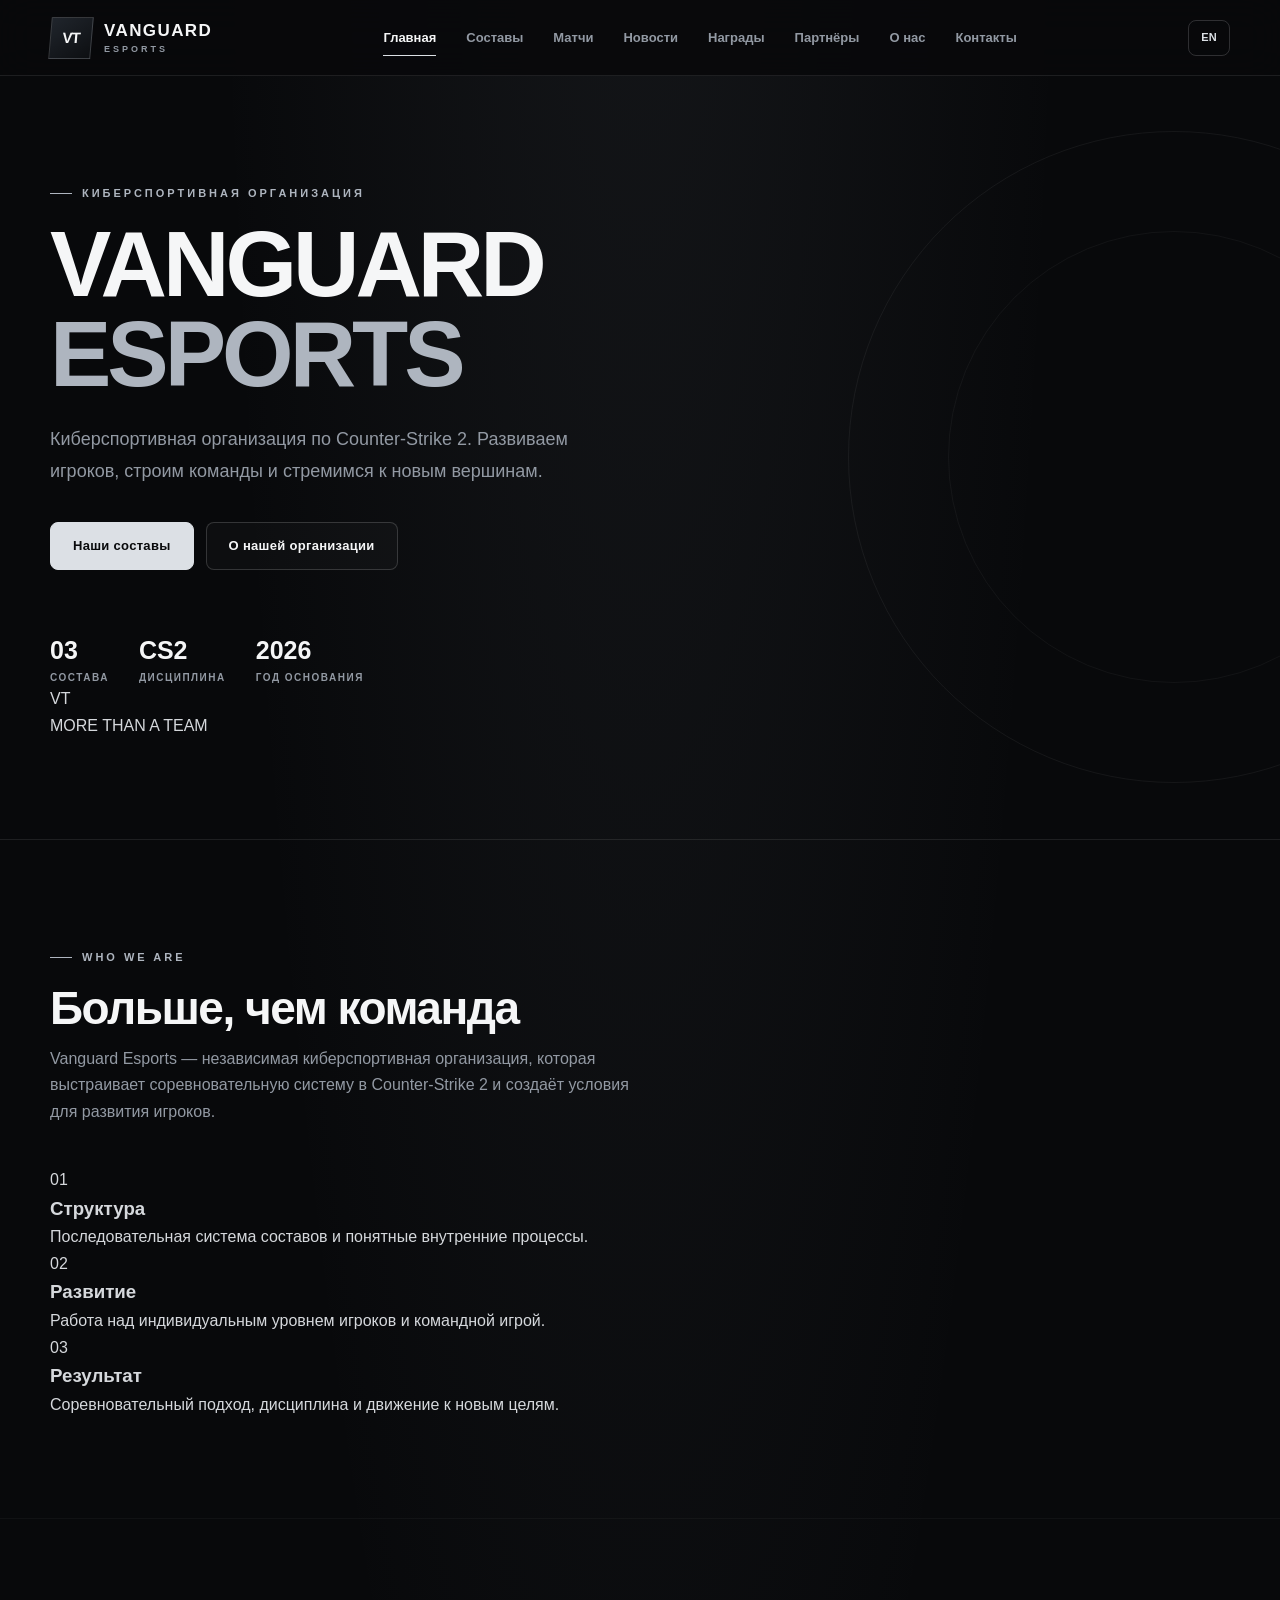
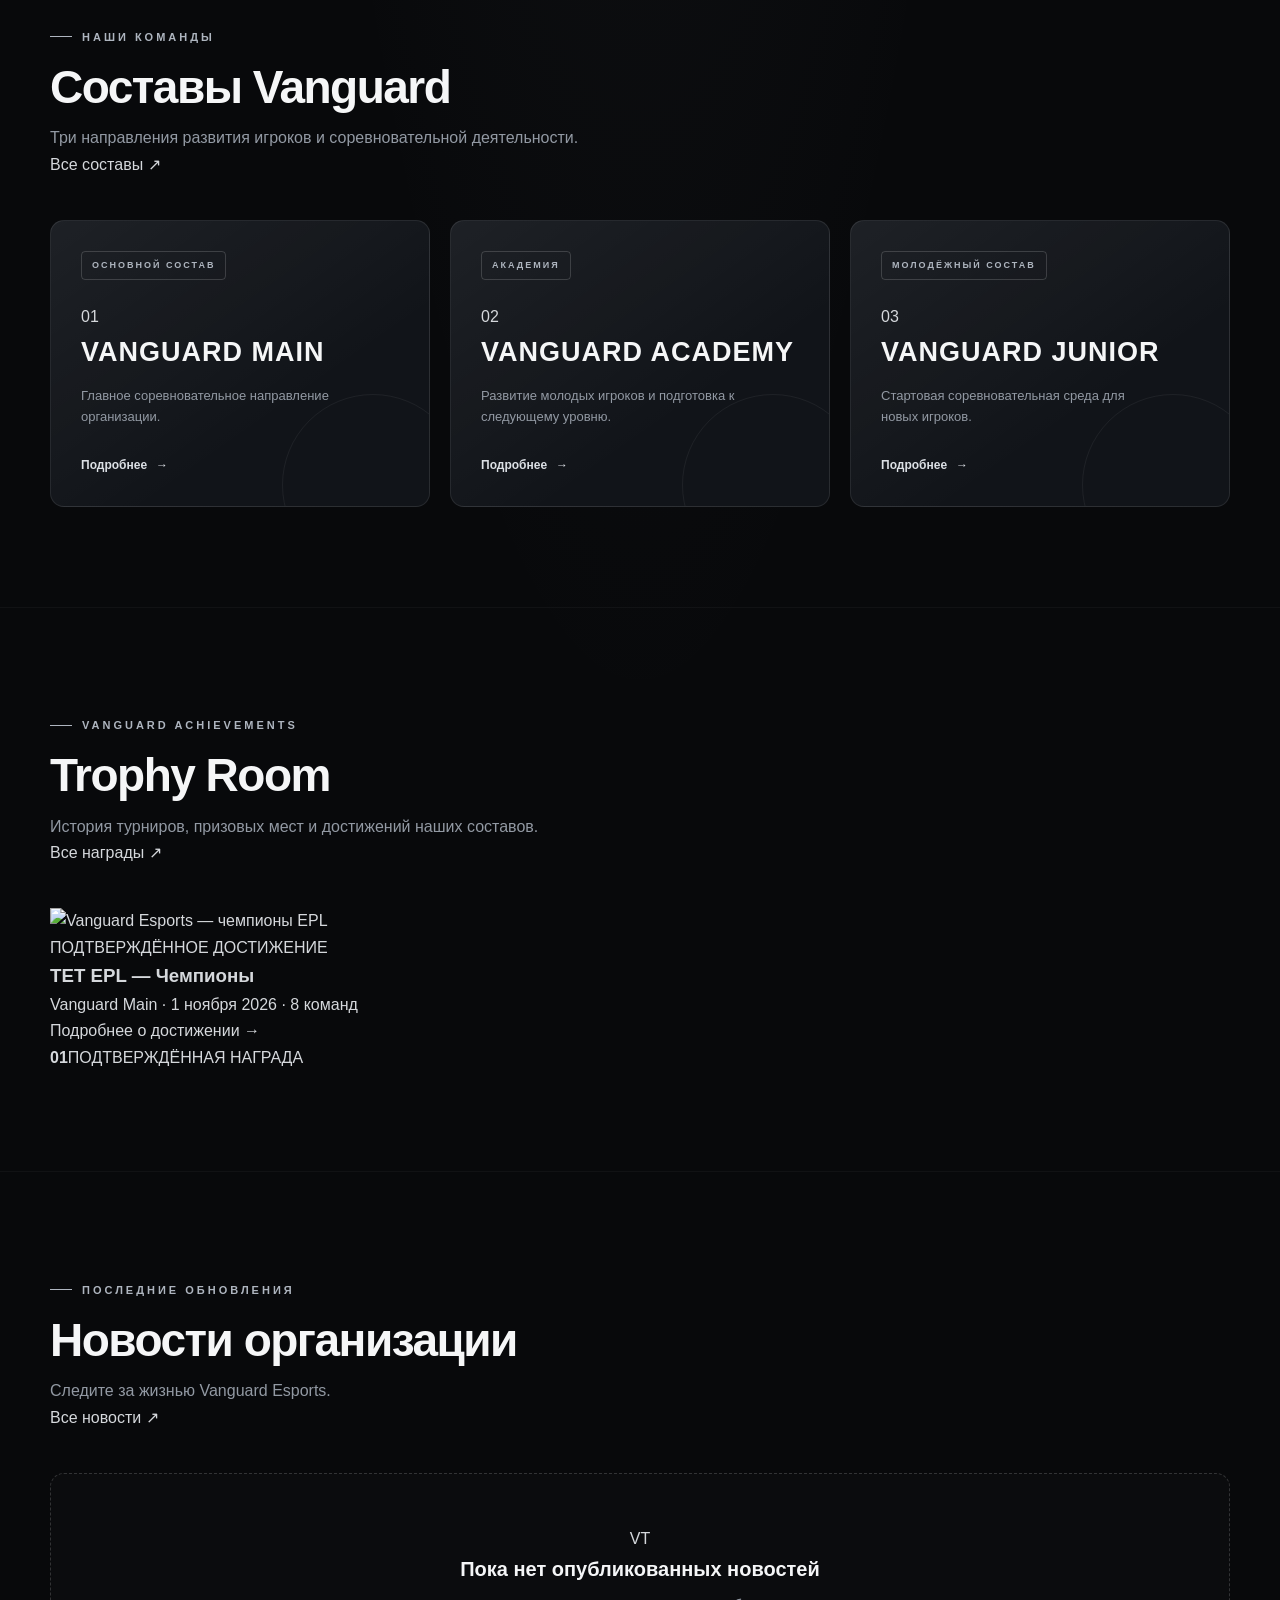
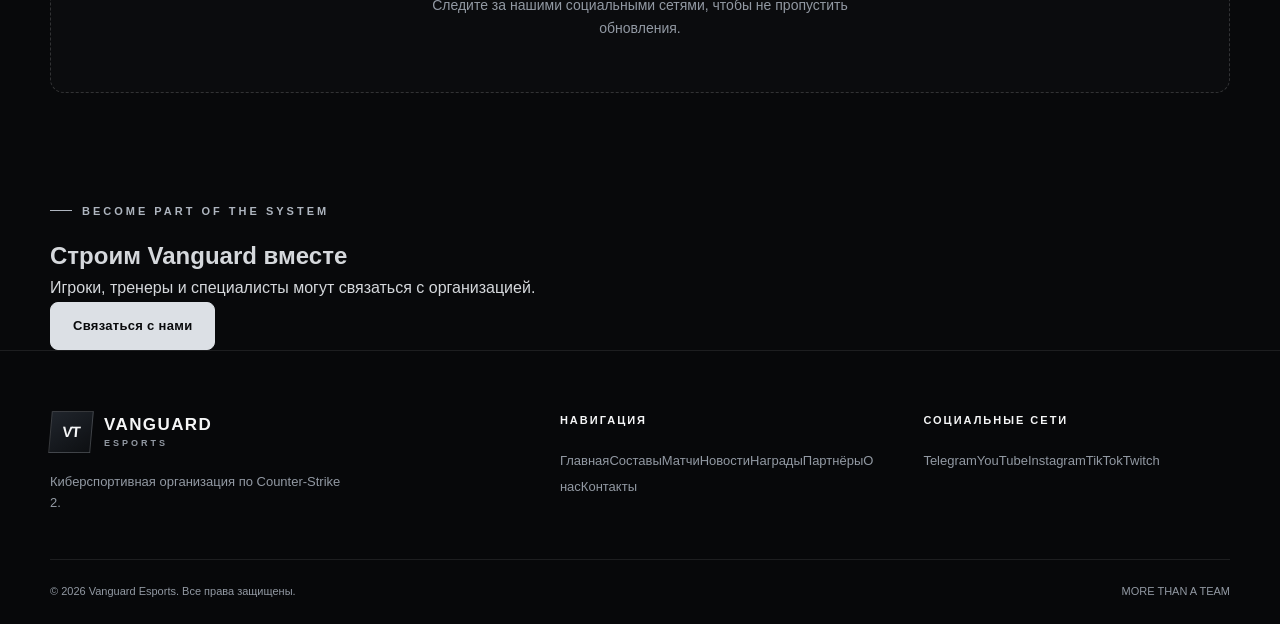
==== commit 43334e8b: "Add files via upload" ====
--- a/index.html
+++ b/index.html
@@ -118,11 +118,16 @@
                 <div><span class="section-label">VANGUARD ACHIEVEMENTS</span><h2 data-i18n="home.trophy.title">Trophy Room</h2><p data-i18n="home.trophy.description">История турниров, призовых мест и достижений наших составов.</p></div>
                 <a href="awards.html" class="text-link" data-i18n="home.trophy.all">Все награды <span aria-hidden="true">↗</span></a>
             </div>
-            <div class="trophy-empty">
-                <div class="trophy-emblem" aria-hidden="true"><span>VT</span><i></i></div>
-                <div class="trophy-empty-copy"><span class="trophy-status" data-i18n="home.trophy.status">THE COLLECTION IS IN PROGRESS</span><h3 data-i18n="home.trophy.empty.title">Коллекция достижений формируется</h3><p data-i18n="home.trophy.empty.text">Здесь будут опубликованы подтверждённые награды Vanguard Esports. Каждая запись получит отдельную страницу со статистикой турнира, результатами матчей и составом участников.</p></div>
-                <div class="trophy-count"><strong>—</strong><span data-i18n="home.trophy.count">ПОДТВЕРЖДЁННЫХ НАГРАД</span></div>
-            </div>
+            <a class="trophy-feature" href="awards.html#tet-epl" aria-label="TET EPL — чемпион Vanguard Main, 1 ноября 2026">
+                <img src="assets/awards/tet-epl-champions.jpg" alt="Vanguard Esports — чемпионы EPL" loading="lazy">
+                <div class="trophy-feature-copy">
+                    <span class="trophy-status" data-i18n="trophy.verified">ПОДТВЕРЖДЁННОЕ ДОСТИЖЕНИЕ</span>
+                    <h3>TET EPL — <span data-i18n="trophy.champion">Чемпионы</span></h3>
+                    <p><span data-i18n="trophy.main">Vanguard Main</span> · 1 ноября 2026 · 8 <span data-i18n="trophy.teams">команд</span></p>
+                    <span class="trophy-feature-link" data-i18n="trophy.details">Подробнее о достижении →</span>
+                </div>
+                <div class="trophy-count"><strong>01</strong><span data-i18n="home.trophy.count">ПОДТВЕРЖДЁННАЯ НАГРАДА</span></div>
+            </a>
         </div>
     </section>
 
